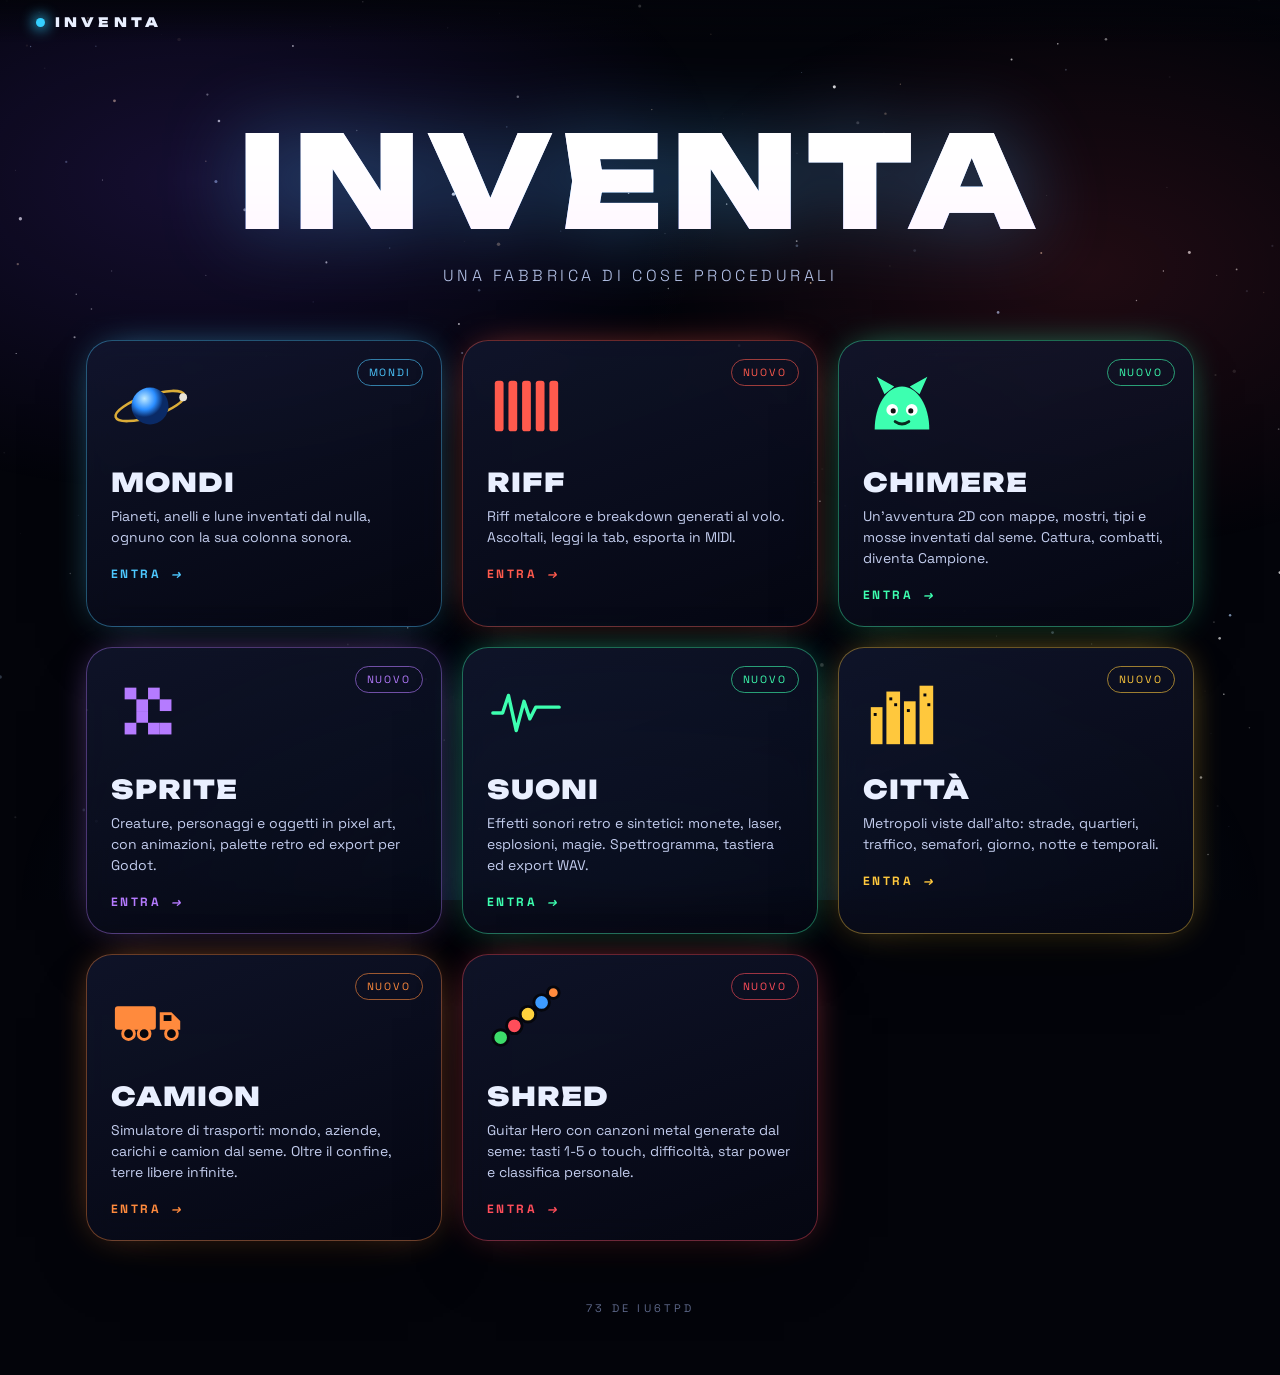
==== index.html @ 69873e82 "Aggiunge Shred: gioco ritmico alla Guitar Hero con canzoni metal procedurali Co-Authored-By: Claude " ====
<!doctype html>
<html lang="it">
<head>
<meta charset="utf-8">
<meta name="viewport" content="width=device-width,initial-scale=1,viewport-fit=cover">
<meta name="theme-color" content="#03040a">
<title>Inventa</title>
<meta name="description" content="Una fabbrica di cose procedurali.">
<link rel="icon" href="data:image/svg+xml,%3Csvg xmlns='http://www.w3.org/2000/svg' viewBox='0 0 64 64'%3E%3Ccircle cx='32' cy='32' r='20' fill='%2335d0ff'/%3E%3Cellipse cx='32' cy='32' rx='30' ry='9' fill='none' stroke='%23ffc83d' stroke-width='4' transform='rotate(-20 32 32)'/%3E%3C/svg%3E">
<link rel="preconnect" href="https://fonts.googleapis.com">
<link href="https://fonts.googleapis.com/css2?family=Space+Grotesk:wght@300;400;500;700&family=Unbounded:wght@300;600;900&display=swap" rel="stylesheet">
<link rel="stylesheet" href="shared.css">
<style>
body{min-height:100vh}
#sky{position:fixed;inset:0;width:100%;height:100%;z-index:0}
.neb{position:fixed;inset:0;z-index:0;pointer-events:none;background:
  radial-gradient(ellipse 60% 50% at 15% 20%,rgba(120,70,255,.16),transparent 70%),
  radial-gradient(ellipse 50% 45% at 85% 30%,rgba(255,70,90,.12),transparent 70%),
  radial-gradient(ellipse 70% 50% at 50% 100%,rgba(40,150,255,.14),transparent 70%)}
main{position:relative;z-index:2;max-width:1180px;margin:0 auto;padding:clamp(70px,13vh,130px) clamp(16px,3vw,36px) 60px;display:flex;flex-direction:column;align-items:center;text-align:center}
.logo{position:relative;font-family:var(--disp);font-weight:900;font-size:clamp(40px,11vw,128px);letter-spacing:.06em;line-height:1;background:linear-gradient(180deg,#fff 20%,#7fd8ff 60%,#b78bff);-webkit-background-clip:text;background-clip:text;color:transparent;filter:drop-shadow(0 0 40px rgba(80,180,255,.4))}
.logo::before,.logo::after{content:attr(data-t);position:absolute;inset:0;-webkit-background-clip:text;background-clip:text;color:transparent;mix-blend-mode:screen;pointer-events:none}
.logo::before{background-image:linear-gradient(#ff2d6f,#ff2d6f);animation:gl1 6s infinite steps(1)}
.logo::after{background-image:linear-gradient(#00e5ff,#00e5ff);animation:gl2 6s infinite steps(1)}
@keyframes gl1{0%,92%,100%{opacity:0}93%{opacity:.8;transform:translate(-7px,2px)}95%{opacity:.8;transform:translate(5px,-3px)}97%{opacity:0}}
@keyframes gl2{0%,91%,100%{opacity:0}92%{opacity:.8;transform:translate(7px,-2px)}96%{opacity:.8;transform:translate(-5px,3px)}98%{opacity:0}}
.tag{margin:20px 0 54px;font-size:clamp(12px,2vw,16px);color:#b9c5ea;letter-spacing:.22em;text-transform:uppercase;font-weight:300}
.grid{width:100%;display:grid;grid-template-columns:repeat(auto-fill,minmax(310px,1fr));gap:20px;perspective:1100px}
.card{--c:#35d0ff;--rx:0deg;--ry:0deg;--mx:50%;--my:50%;position:relative;display:block;text-align:left;text-decoration:none;color:inherit;padding:26px 24px 22px;min-height:230px;border-radius:26px;overflow:hidden;
  background:linear-gradient(160deg,rgba(20,26,52,.72),rgba(6,8,20,.82));backdrop-filter:blur(14px);-webkit-backdrop-filter:blur(14px);
  border:1px solid color-mix(in srgb,var(--c) 40%,transparent);
  box-shadow:0 30px 70px -34px #000,0 0 40px -18px var(--c);
  transform:rotateX(var(--rx)) rotateY(var(--ry));transition:transform .2s ease-out,box-shadow .3s,border-color .3s;
  opacity:0;animation:rise .9s cubic-bezier(.2,.9,.2,1) forwards;animation-delay:calc(var(--i)*90ms + 200ms)}
@keyframes rise{from{opacity:0;transform:translateY(34px) scale(.96)}to{opacity:1}}
.card::before{content:"";position:absolute;inset:0;pointer-events:none;background:radial-gradient(420px circle at var(--mx) var(--my),color-mix(in srgb,var(--c) 28%,transparent),transparent 55%);opacity:0;transition:opacity .3s}
.card:hover::before{opacity:1}
.card:hover{border-color:var(--c);box-shadow:0 30px 80px -30px #000,0 0 60px -10px var(--c)}
.card .ic{width:78px;height:78px;margin-bottom:16px}
.card h2{font-family:var(--disp);font-weight:900;font-size:26px;letter-spacing:.04em}
.card p{margin-top:8px;font-size:14px;line-height:1.5;color:#c3cdee}
.meta{position:absolute;right:18px;top:18px;font-size:10.5px;letter-spacing:.18em;text-transform:uppercase;padding:6px 11px;border-radius:99px;border:1px solid color-mix(in srgb,var(--c) 60%,transparent);color:var(--c)}
.go{margin-top:18px;display:inline-flex;align-items:center;gap:10px;font-size:12px;letter-spacing:.2em;text-transform:uppercase;color:var(--c);font-weight:700}
.go i{display:inline-block;transition:transform .3s}
.card:hover .go i{transform:translateX(6px)}
.card.soon{cursor:default;filter:saturate(.35);min-height:190px}
.card.soon .meta{color:var(--dim);border-color:var(--line)}
.card.soon:hover{border-color:color-mix(in srgb,var(--c) 40%,transparent);box-shadow:0 30px 70px -34px #000}
.card.soon::before{display:none}
.card.soon .ic{opacity:.55}
footer{margin-top:60px;font-size:11px;letter-spacing:.3em;text-transform:uppercase;color:#5f6a8c}
/* icone animate */
@keyframes spin{to{transform:rotate(360deg)}}
.orbit{transform-origin:40px 40px;animation:spin 9s linear infinite}
@keyframes eq{0%,100%{transform:scaleY(.25)}50%{transform:scaleY(1)}}
.eqb{transform-box:fill-box;transform-origin:50% 100%;animation:eq 1s ease-in-out infinite}
@media (prefers-reduced-motion:reduce){.card,.orbit,.eqb,.logo::before,.logo::after{animation:none;opacity:1}}
</style>
</head>
<body>
<canvas id="sky"></canvas><div class="neb"></div>
<div class="top"><a class="brand" href="index.html"><i></i>INVENTA</a><div class="tools"></div></div>
<div id="toast"></div>

<main>
  <div class="logo" data-t="INVENTA">INVENTA</div>
  <div class="tag">Una fabbrica di cose procedurali</div>

  <div class="grid">
    <a class="card" style="--c:#4dc8ff;--i:0" href="planets.html">
      <span class="meta" id="mWorlds">Mondi</span>
      <svg class="ic" viewBox="0 0 80 80"><defs><radialGradient id="pg" cx="35%" cy="30%"><stop offset="0" stop-color="#bfeaff"/><stop offset=".6" stop-color="#2a8dff"/><stop offset="1" stop-color="#0a2a66"/></radialGradient></defs>
        <g class="orbit"><ellipse cx="40" cy="40" rx="37" ry="11" fill="none" stroke="#ffc83d" stroke-width="2.6" opacity=".85" transform="rotate(-18 40 40)"/><circle cx="74" cy="31" r="4" fill="#e8e3da"/></g>
        <circle cx="40" cy="40" r="19" fill="url(#pg)"/></svg>
      <h2>MONDI</h2>
      <p>Pianeti, anelli e lune inventati dal nulla, ognuno con la sua colonna sonora.</p>
      <span class="go">Entra <i>→</i></span>
    </a>

    <a class="card" style="--c:#ff5a4d;--i:1" href="riff.html">
      <span class="meta">Nuovo</span>
      <svg class="ic" viewBox="0 0 80 80" fill="#ff5a4d">
        <rect class="eqb" x="8" y="14" width="9" height="52" rx="3" style="animation-delay:-.1s"/><rect class="eqb" x="22" y="14" width="9" height="52" rx="3" style="animation-delay:-.45s"/>
        <rect class="eqb" x="36" y="14" width="9" height="52" rx="3" style="animation-delay:-.75s"/><rect class="eqb" x="50" y="14" width="9" height="52" rx="3" style="animation-delay:-.25s"/>
        <rect class="eqb" x="64" y="14" width="9" height="52" rx="3" style="animation-delay:-.6s"/></svg>
      <h2>RIFF</h2>
      <p>Riff metalcore e breakdown generati al volo. Ascoltali, leggi la tab, esporta in MIDI.</p>
      <span class="go">Entra <i>→</i></span>
    </a>

    <a class="card" style="--c:#3dffb0;--i:2" href="chimere.html">
      <span class="meta">Nuovo</span>
      <svg class="ic" viewBox="0 0 80 80"><path d="M12 64c0-24 12-44 28-44s28 20 28 44z" fill="#3dffb0"/><path d="M22 28 14 10l18 10zM58 28l8-18-18 10z" fill="#3dffb0"/><circle cx="30" cy="44" r="6" fill="#fff"/><circle cx="50" cy="44" r="6" fill="#fff"/><circle cx="31" cy="45" r="2.6" fill="#111"/><circle cx="49" cy="45" r="2.6" fill="#111"/><path d="M33 56q7 5 14 0" stroke="#0a2a1f" stroke-width="3" fill="none" stroke-linecap="round"/></svg>
      <h2>CHIMERE</h2>
      <p>Un'avventura 2D con mappe, mostri, tipi e mosse inventati dal seme. Cattura, combatti, diventa Campione.</p>
      <span class="go">Entra <i>→</i></span>
    </a>

    <a class="card" style="--c:#b57bff;--i:3" href="sprite.html">
      <span class="meta">Nuovo</span>
      <svg class="ic" viewBox="0 0 80 80"><g fill="#b57bff"><rect x="14" y="14" width="12" height="12"/><rect x="26" y="26" width="12" height="12"/><rect x="38" y="14" width="12" height="12"/><rect x="50" y="26" width="12" height="12"/><rect x="26" y="38" width="12" height="12"/><rect x="38" y="50" width="12" height="12"/><rect x="14" y="50" width="12" height="12"/><rect x="50" y="50" width="12" height="12"/></g></svg>
      <h2>SPRITE</h2>
      <p>Creature, personaggi e oggetti in pixel art, con animazioni, palette retro ed export per Godot.</p>
      <span class="go">Entra <i>→</i></span>
    </a>

    <a class="card" style="--c:#3dffb0;--i:4" href="suoni.html">
      <span class="meta">Nuovo</span>
      <svg class="ic" viewBox="0 0 80 80"><path d="M6 40h10l6-18 8 36 8-30 6 18 6-12h24" fill="none" stroke="#3dffb0" stroke-width="3.5" stroke-linecap="round" stroke-linejoin="round"/></svg>
      <h2>SUONI</h2>
      <p>Effetti sonori retro e sintetici: monete, laser, esplosioni, magie. Spettrogramma, tastiera ed export WAV.</p>
      <span class="go">Entra <i>→</i></span>
    </a>

    <a class="card" style="--c:#ffc83d;--i:5" href="citta.html">
      <span class="meta">Nuovo</span>
      <svg class="ic" viewBox="0 0 80 80" fill="#ffc83d"><rect x="8" y="34" width="12" height="38"/><rect x="24" y="18" width="14" height="54"/><rect x="42" y="28" width="12" height="44"/><rect x="58" y="12" width="14" height="60"/><g fill="#05060d"><rect x="11" y="40" width="3" height="3"/><rect x="27" y="24" width="3" height="3"/><rect x="32" y="30" width="3" height="3"/><rect x="45" y="36" width="3" height="3"/><rect x="62" y="20" width="3" height="3"/><rect x="66" y="30" width="3" height="3"/></g></svg>
      <h2>CITTÀ</h2>
      <p>Metropoli viste dall'alto: strade, quartieri, traffico, semafori, giorno, notte e temporali.</p>
      <span class="go">Entra <i>→</i></span>
    </a>
    <a class="card" style="--c:#ff8a3d;--i:6" href="camion.html">
      <span class="meta">Nuovo</span>
      <svg class="ic" viewBox="0 0 80 80"><g fill="#ff8a3d"><rect x="4" y="26" width="42" height="24" rx="3"/><path d="M50 32h12l9 9v9H50z"/></g><rect x="54" y="35" width="8" height="6" fill="#05060d"/><g fill="#05060d" stroke="#ff8a3d" stroke-width="3"><circle cx="18" cy="54" r="6"/><circle cx="34" cy="54" r="6"/><circle cx="62" cy="54" r="6"/></g></svg>
      <h2>CAMION</h2>
      <p>Simulatore di trasporti: mondo, aziende, carichi e camion dal seme. Oltre il confine, terre libere infinite.</p>
      <span class="go">Entra <i>→</i></span>
    </a>
    <a class="card" style="--c:#ff4d5a;--i:7" href="shred.html">
      <span class="meta">Nuovo</span>
      <svg class="ic" viewBox="0 0 80 80"><g stroke="#05060d" stroke-width="3"><circle cx="14" cy="58" r="8" fill="#3ddc6a"/><circle cx="28" cy="46" r="8" fill="#ff4d5a"/><circle cx="42" cy="34" r="8" fill="#ffd23d"/><circle cx="56" cy="22" r="8" fill="#3d9bff"/><circle cx="68" cy="12" r="6" fill="#ff8a3d"/></g></svg>
      <h2>SHRED</h2>
      <p>Guitar Hero con canzoni metal generate dal seme: tasti 1-5 o touch, difficoltà, star power e classifica personale.</p>
      <span class="go">Entra <i>→</i></span>
    </a>
  </div>

  <footer>73 de IU6TPD</footer>
</main>

<script>
(()=>{
// vecchi link a un mondo: #SEME
const h=location.hash.replace('#','');
if(/^[A-Za-z0-9]{4,8}$/.test(h)){location.replace('planets.html#'+h.toUpperCase());return;}

// contatore mondi
try{const a=JSON.parse(localStorage.getItem('inventa.archive')||'[]');if(a.length)document.getElementById('mWorlds').textContent=a.length+(a.length===1?' mondo':' mondi');}catch(e){}

// tilt carte
document.querySelectorAll('.card:not(.soon)').forEach(c=>{
  c.addEventListener('pointermove',e=>{
    const r=c.getBoundingClientRect(),x=(e.clientX-r.left)/r.width,y=(e.clientY-r.top)/r.height;
    c.style.setProperty('--ry',((x-.5)*10)+'deg');c.style.setProperty('--rx',((.5-y)*8)+'deg');
    c.style.setProperty('--mx',(x*100)+'%');c.style.setProperty('--my',(y*100)+'%');
  });
  c.addEventListener('pointerleave',()=>{c.style.setProperty('--ry','0deg');c.style.setProperty('--rx','0deg');});
});

// cielo
const cv=document.getElementById('sky'),g=cv.getContext('2d');
let W,H,dpr,stars=[],mx=0,my=0,tx=0,ty=0,shoot=null;
function size(){
  dpr=Math.min(devicePixelRatio||1,2);W=innerWidth;H=innerHeight;cv.width=W*dpr;cv.height=H*dpr;g.setTransform(dpr,0,0,dpr,0,0);
  stars=[];const n=Math.floor(W*H/5200);
  for(let i=0;i<n;i++)stars.push({x:Math.random()*W,y:Math.random()*H,z:Math.random(),p:Math.random()*6.28,s:.4+Math.random()*1.3,h:Math.random()});
}
addEventListener('resize',size);size();
addEventListener('pointermove',e=>{tx=(e.clientX/W-.5);ty=(e.clientY/H-.5);});
function frame(t){
  requestAnimationFrame(frame);
  mx+=(tx-mx)*.05;my+=(ty-my)*.05;
  g.clearRect(0,0,W,H);
  for(const s of stars){
    const px=s.x-mx*40*s.z,py=s.y-my*40*s.z;
    const tw=.55+.45*Math.sin(t*.0014*(1+s.z*2)+s.p);
    g.globalAlpha=(.25+.7*s.z)*tw;
    g.fillStyle=s.h<.2?'#ffd9b0':s.h>.8?'#b6d4ff':'#ffffff';
    g.beginPath();g.arc(((px%W)+W)%W,((py%H)+H)%H,s.s*(.5+s.z*.7),0,6.283);g.fill();
  }
  g.globalAlpha=1;
  if(!shoot&&Math.random()<.004){shoot={x:Math.random()*W,y:Math.random()*H*.5,vx:7+Math.random()*6,vy:3+Math.random()*3,l:0};}
  if(shoot){
    shoot.x+=shoot.vx;shoot.y+=shoot.vy;shoot.l++;
    const gr=g.createLinearGradient(shoot.x,shoot.y,shoot.x-shoot.vx*9,shoot.y-shoot.vy*9);
    gr.addColorStop(0,'rgba(255,255,255,.95)');gr.addColorStop(1,'rgba(255,255,255,0)');
    g.strokeStyle=gr;g.lineWidth=1.8;g.beginPath();g.moveTo(shoot.x,shoot.y);g.lineTo(shoot.x-shoot.vx*9,shoot.y-shoot.vy*9);g.stroke();
    if(shoot.l>70||shoot.x>W+50||shoot.y>H+50)shoot=null;
  }
}
requestAnimationFrame(frame);
})();
</script>
</body>
</html>
---- shared.css ----
/* Inventa · stile condiviso (hub + strumenti) */
:root{
  --bg:#03040a; --ink:#e9efff; --dim:#8f9bbd; --ac:#35d0ff;
  --glass:rgba(14,18,36,.62); --line:rgba(255,255,255,.12);
  --disp:'Unbounded','Space Grotesk',system-ui,sans-serif;
  --body:'Space Grotesk',system-ui,-apple-system,'Segoe UI',sans-serif;
}
*{box-sizing:border-box;margin:0;padding:0;-webkit-tap-highlight-color:transparent}
html{background:var(--bg)}
body{min-height:100%;background:var(--bg);color:var(--ink);font-family:var(--body);overflow-x:hidden}
button{font:inherit;color:inherit;background:none;border:0;cursor:pointer}
a{color:inherit}
.top{position:fixed;left:0;right:0;top:0;z-index:10;display:flex;justify-content:space-between;align-items:center;padding:max(14px,env(safe-area-inset-top)) clamp(14px,3vw,36px) 12px;background:linear-gradient(180deg,rgba(3,4,10,.85),transparent)}
.brand{font-family:var(--disp);font-weight:900;letter-spacing:.32em;font-size:13px;display:flex;gap:10px;align-items:center;text-decoration:none;color:var(--ink)}
.brand i{width:9px;height:9px;border-radius:50%;background:var(--ac);box-shadow:0 0 14px 2px var(--ac);display:inline-block;animation:beat 1.6s infinite}
.brand .crumb{color:var(--dim);font-weight:300;letter-spacing:.2em}
@keyframes beat{50%{transform:scale(.55);opacity:.5}}
.tools{display:flex;gap:8px;flex-wrap:wrap;justify-content:flex-end}
.pill{font-size:12px;letter-spacing:.08em;text-transform:uppercase;padding:9px 14px;border-radius:99px;background:var(--glass);border:1px solid var(--line);backdrop-filter:blur(10px);-webkit-backdrop-filter:blur(10px);transition:.25s;white-space:nowrap;text-decoration:none;display:inline-block}
.pill:hover{border-color:var(--ac);box-shadow:0 0 18px -4px var(--ac);transform:translateY(-1px)}
.pill b{color:var(--ac);font-weight:700}
.pill.off{opacity:.5}
.btn{font-family:var(--disp);font-weight:600;font-size:12px;letter-spacing:.18em;text-transform:uppercase;padding:14px 22px;border-radius:99px;color:#04060f;background:var(--ac);box-shadow:0 8px 40px -10px var(--ac);transition:transform .2s,box-shadow .3s,filter .2s}
.btn:hover{transform:translateY(-2px);filter:brightness(1.12)}
.btn:active{transform:scale(.97)}
.btn.ghost{color:var(--ink);background:rgba(255,255,255,.06);border:1px solid var(--line);box-shadow:none}
.btn.ghost:hover{border-color:var(--ac);box-shadow:0 0 22px -8px var(--ac)}
#toast{position:fixed;left:50%;top:max(70px,env(safe-area-inset-top));transform:translate(-50%,-20px);opacity:0;z-index:30;padding:11px 20px;border-radius:99px;background:rgba(10,14,30,.88);border:1px solid var(--ac);backdrop-filter:blur(10px);font-size:13px;letter-spacing:.06em;transition:.45s;pointer-events:none;box-shadow:0 0 30px -6px var(--ac);white-space:nowrap;max-width:92vw;overflow:hidden;text-overflow:ellipsis}
#toast.show{opacity:1;transform:translate(-50%,0)}
@media (max-width:640px){.pill{padding:8px 11px;font-size:11px}.brand{font-size:11px}}
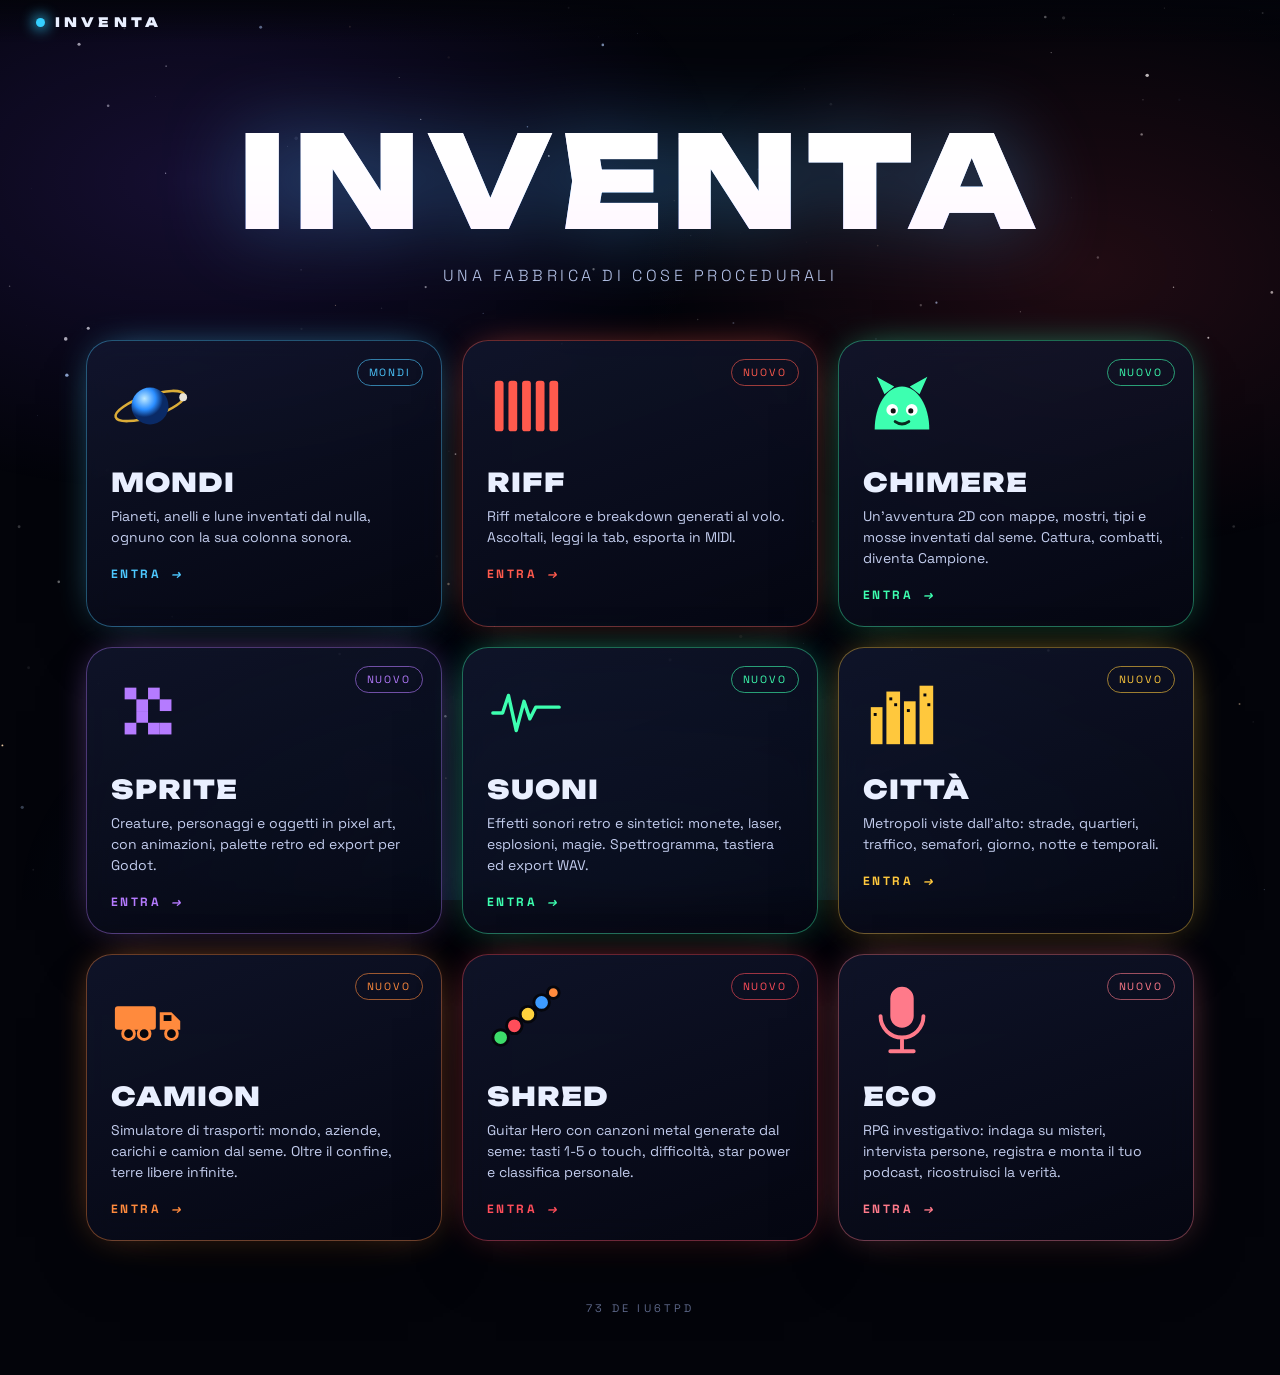
==== commit 89a53700: "Aggiunge Eco: RPG investigativo procedurale con podcast, interviste, archivi, DAW e host Co-Authored" ====
--- a/index.html
+++ b/index.html
@@ -133,6 +133,13 @@
       <p>Guitar Hero con canzoni metal generate dal seme: tasti 1-5 o touch, difficoltà, star power e classifica personale.</p>
       <span class="go">Entra <i>→</i></span>
     </a>
+    <a class="card" style="--c:#ff7a8a;--i:8" href="eco.html">
+      <span class="meta">Nuovo</span>
+      <svg class="ic" viewBox="0 0 80 80"><g fill="none" stroke="#ff7a8a" stroke-width="4" stroke-linecap="round"><rect x="30" y="8" width="20" height="38" rx="10" fill="#ff7a8a"/><path d="M18 36a22 22 0 0 0 44 0M40 58v14M28 72h24"/></g></svg>
+      <h2>ECO</h2>
+      <p>RPG investigativo: indaga su misteri, intervista persone, registra e monta il tuo podcast, ricostruisci la verità.</p>
+      <span class="go">Entra <i>→</i></span>
+    </a>
   </div>
 
   <footer>73 de IU6TPD</footer>
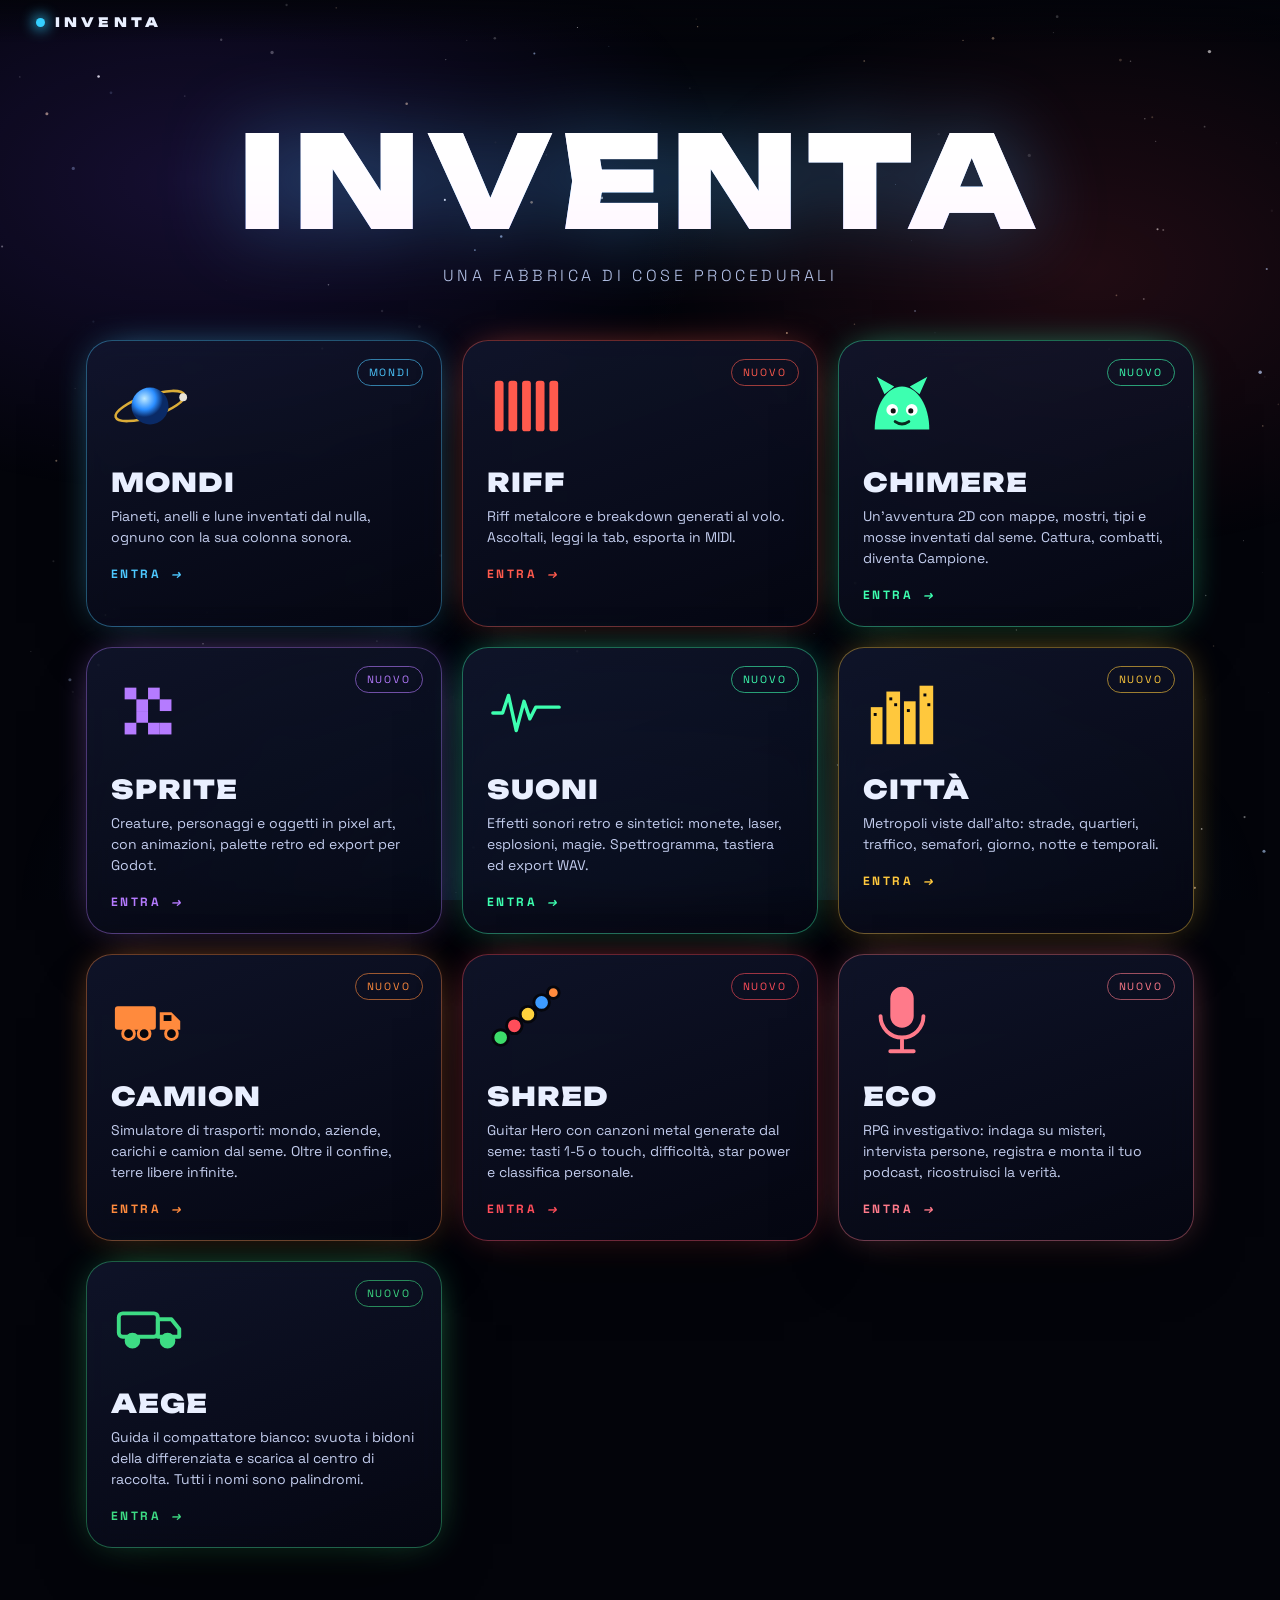
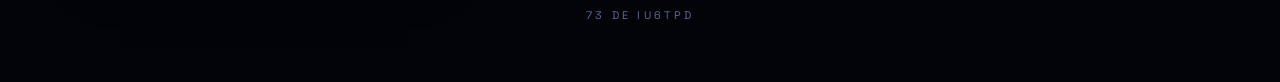
==== commit fedf2d28: "AEGE: gioco di raccolta rifiuti con compattatore, nomi palindromi, scelta della raccolta Co-Authored" ====
--- a/index.html
+++ b/index.html
@@ -140,6 +140,13 @@
       <p>RPG investigativo: indaga su misteri, intervista persone, registra e monta il tuo podcast, ricostruisci la verità.</p>
       <span class="go">Entra <i>→</i></span>
     </a>
+    <a class="card" style="--c:#3ddc84;--i:9" href="aege.html">
+      <span class="meta">Nuovo</span>
+      <svg class="ic" viewBox="0 0 80 80"><g fill="none" stroke="#3ddc84" stroke-width="4" stroke-linecap="round" stroke-linejoin="round"><rect x="8" y="26" width="40" height="24" rx="4"/><path d="M48 32h14l8 10v8H48z"/><circle cx="22" cy="54" r="6" fill="#3ddc84"/><circle cx="58" cy="54" r="6" fill="#3ddc84"/></g></svg>
+      <h2>AEGE</h2>
+      <p>Guida il compattatore bianco: svuota i bidoni della differenziata e scarica al centro di raccolta. Tutti i nomi sono palindromi.</p>
+      <span class="go">Entra <i>→</i></span>
+    </a>
   </div>
 
   <footer>73 de IU6TPD</footer>
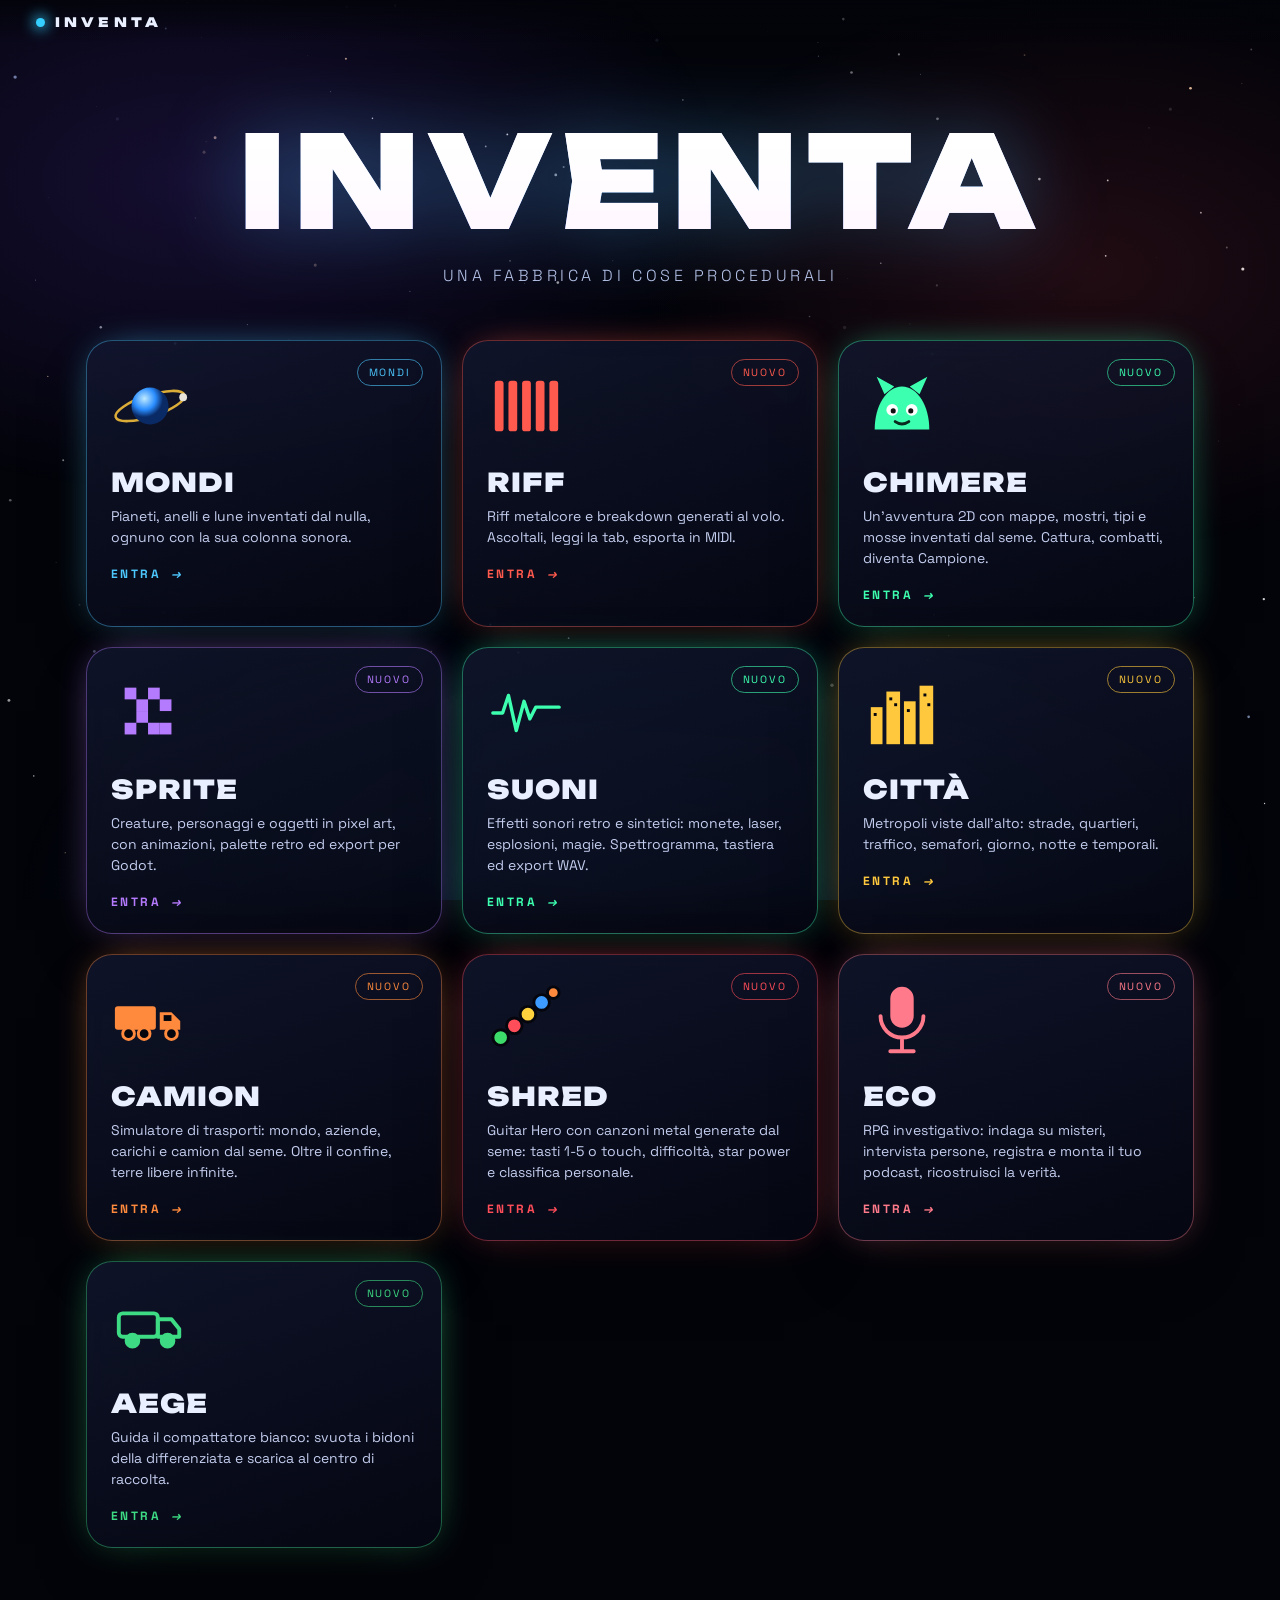
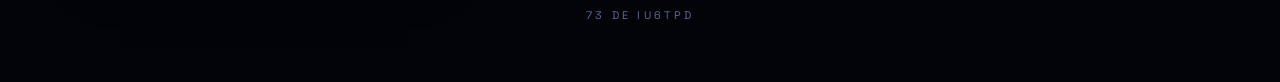
==== commit 03ff7cdf: "AEGE: i palindromi restano un easter egg, tolti dai testi Co-Authored-By: Claude Sonnet 5.5 <noreply" ====
--- a/index.html
+++ b/index.html
@@ -144,7 +144,7 @@
       <span class="meta">Nuovo</span>
       <svg class="ic" viewBox="0 0 80 80"><g fill="none" stroke="#3ddc84" stroke-width="4" stroke-linecap="round" stroke-linejoin="round"><rect x="8" y="26" width="40" height="24" rx="4"/><path d="M48 32h14l8 10v8H48z"/><circle cx="22" cy="54" r="6" fill="#3ddc84"/><circle cx="58" cy="54" r="6" fill="#3ddc84"/></g></svg>
       <h2>AEGE</h2>
-      <p>Guida il compattatore bianco: svuota i bidoni della differenziata e scarica al centro di raccolta. Tutti i nomi sono palindromi.</p>
+      <p>Guida il compattatore bianco: svuota i bidoni della differenziata e scarica al centro di raccolta.</p>
       <span class="go">Entra <i>→</i></span>
     </a>
   </div>
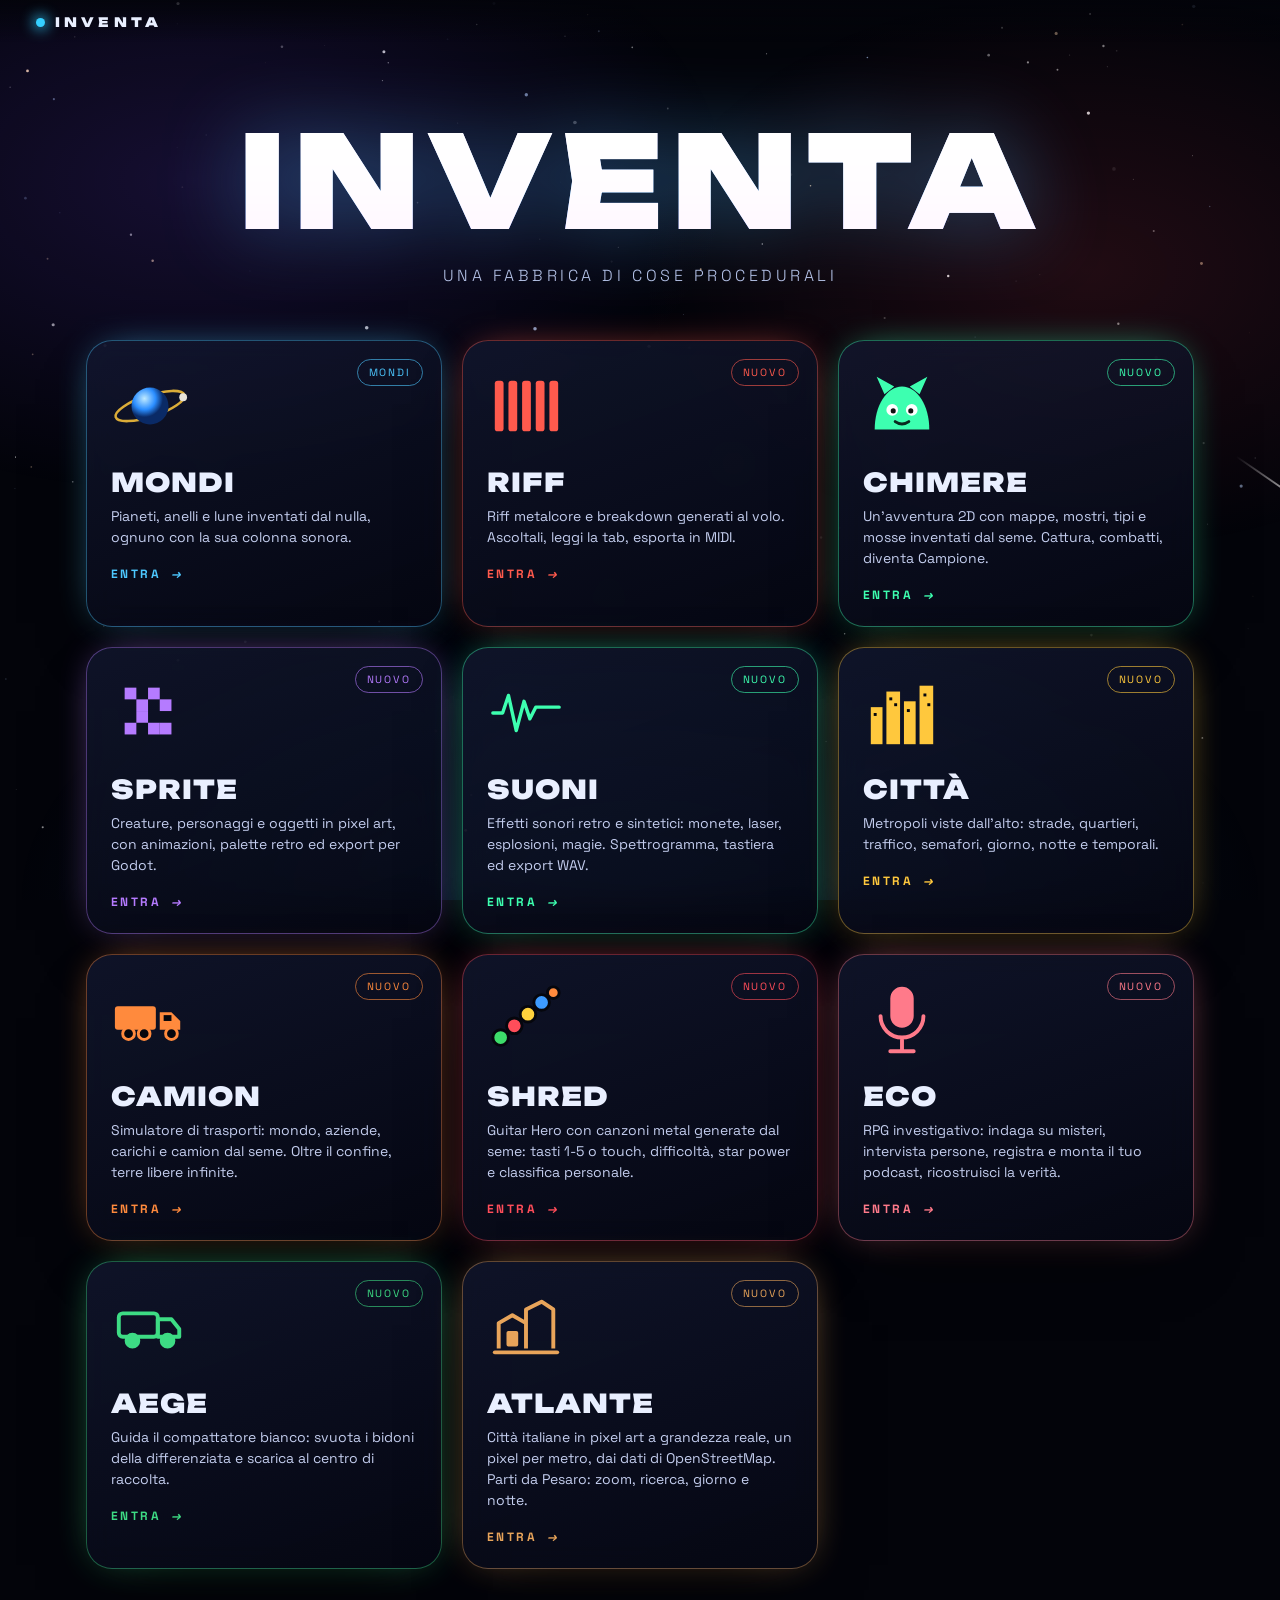
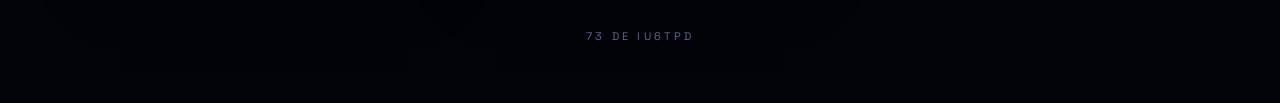
==== commit 8918c2c1: "Atlante: Pesaro in pixel art a 1 px/m da dati OpenStreetMap, con generatore, ricerca, giorno/notte C" ====
--- a/index.html
+++ b/index.html
@@ -147,6 +147,13 @@
       <p>Guida il compattatore bianco: svuota i bidoni della differenziata e scarica al centro di raccolta.</p>
       <span class="go">Entra <i>→</i></span>
     </a>
+    <a class="card" style="--c:#e8a45a;--i:10" href="atlante.html">
+      <span class="meta">Nuovo</span>
+      <svg class="ic" viewBox="0 0 80 80"><g fill="none" stroke="#e8a45a" stroke-width="4" stroke-linejoin="round"><path d="M12 62V36l14-8 14 8v26M40 62V22l16-8 12 8v40"/><path d="M8 66h64" stroke-linecap="round"/><rect x="22" y="46" width="8" height="12" fill="#e8a45a"/></g></svg>
+      <h2>ATLANTE</h2>
+      <p>Città italiane in pixel art a grandezza reale, un pixel per metro, dai dati di OpenStreetMap. Parti da Pesaro: zoom, ricerca, giorno e notte.</p>
+      <span class="go">Entra <i>→</i></span>
+    </a>
   </div>
 
   <footer>73 de IU6TPD</footer>
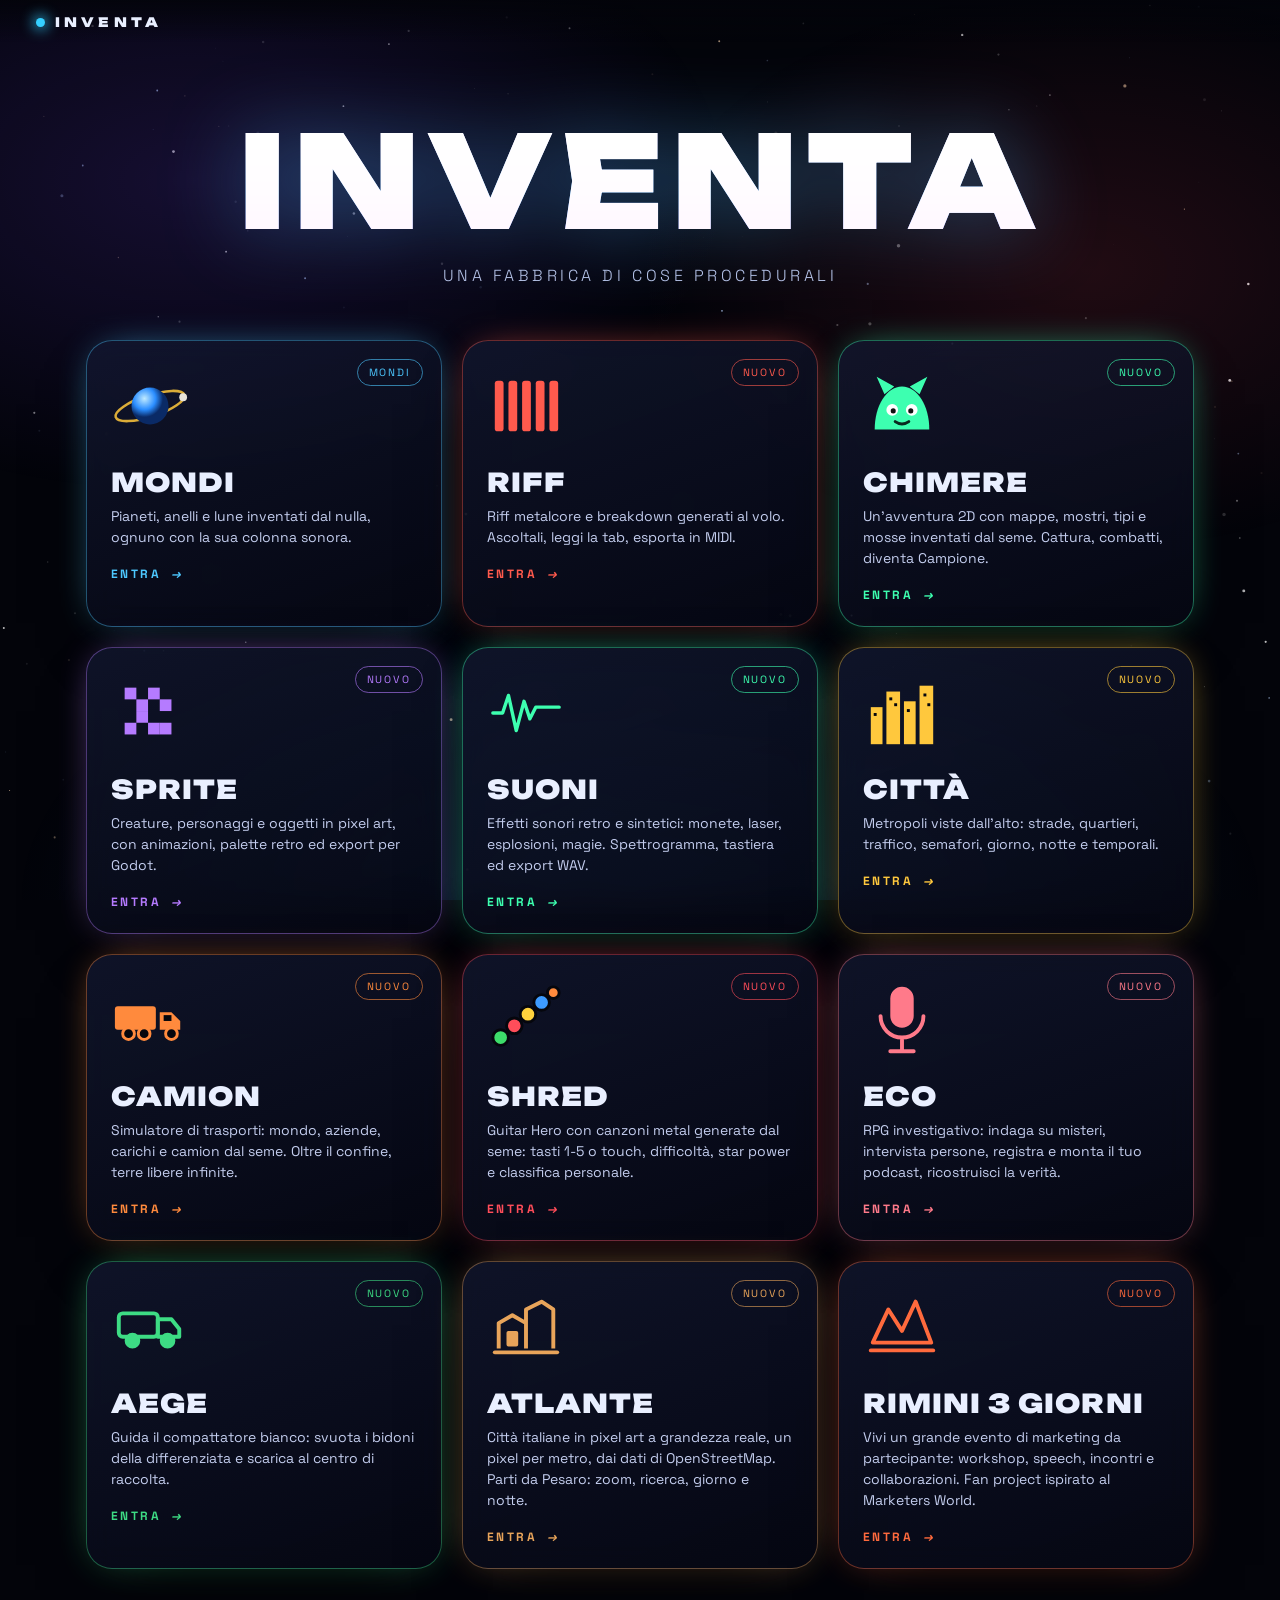
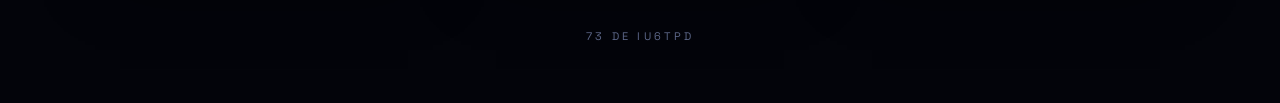
==== commit 6717c072: "Rimini 3 giorni: simulatore del partecipante a un grande evento di marketing Co-Authored-By: Claude " ====
--- a/index.html
+++ b/index.html
@@ -154,6 +154,13 @@
       <p>Città italiane in pixel art a grandezza reale, un pixel per metro, dai dati di OpenStreetMap. Parti da Pesaro: zoom, ricerca, giorno e notte.</p>
       <span class="go">Entra <i>→</i></span>
     </a>
+    <a class="card" style="--c:#ff6a3d;--i:11" href="marketers.html">
+      <span class="meta">Nuovo</span>
+      <svg class="ic" viewBox="0 0 80 80"><g fill="none" stroke="#ff6a3d" stroke-width="4" stroke-linejoin="round" stroke-linecap="round"><path d="M10 56 L26 22 L40 44 L54 14 L70 56z"/><path d="M8 64h64"/></g></svg>
+      <h2>RIMINI 3 GIORNI</h2>
+      <p>Vivi un grande evento di marketing da partecipante: workshop, speech, incontri e collaborazioni. Fan project ispirato al Marketers World.</p>
+      <span class="go">Entra <i>→</i></span>
+    </a>
   </div>
 
   <footer>73 de IU6TPD</footer>
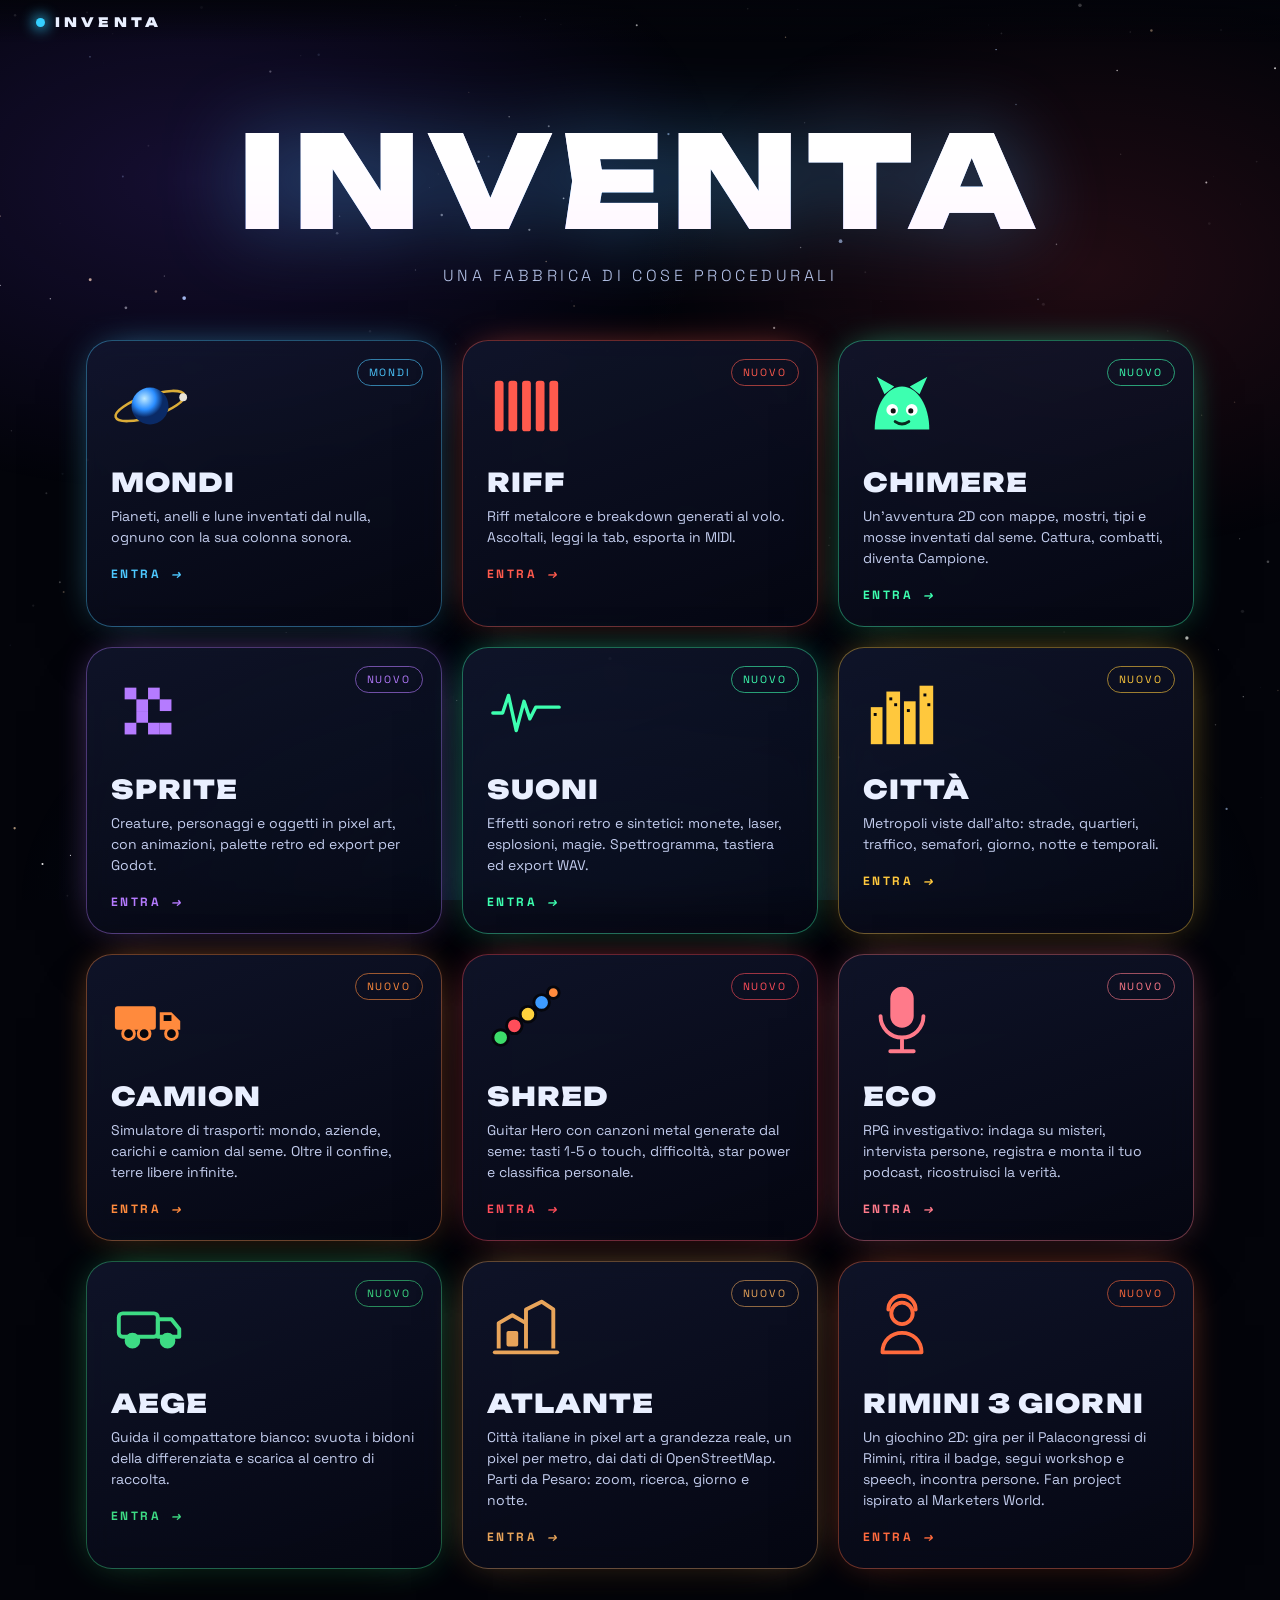
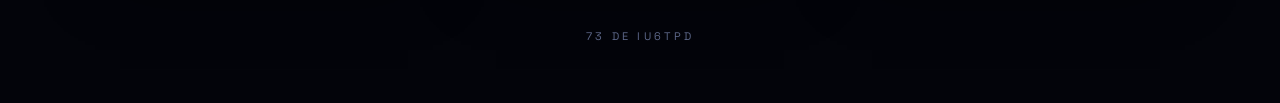
==== commit b8e8910f: "Rimini 3 giorni: giochino 2D nel Palacongressi (sostituisce il simulatore a menu) Co-Authored-By: Cl" ====
--- a/index.html
+++ b/index.html
@@ -154,11 +154,11 @@
       <p>Città italiane in pixel art a grandezza reale, un pixel per metro, dai dati di OpenStreetMap. Parti da Pesaro: zoom, ricerca, giorno e notte.</p>
       <span class="go">Entra <i>→</i></span>
     </a>
-    <a class="card" style="--c:#ff6a3d;--i:11" href="marketers.html">
-      <span class="meta">Nuovo</span>
-      <svg class="ic" viewBox="0 0 80 80"><g fill="none" stroke="#ff6a3d" stroke-width="4" stroke-linejoin="round" stroke-linecap="round"><path d="M10 56 L26 22 L40 44 L54 14 L70 56z"/><path d="M8 64h64"/></g></svg>
+    <a class="card" style="--c:#ff6a3d;--i:11" href="rimini.html">
+      <span class="meta">Nuovo</span>
+      <svg class="ic" viewBox="0 0 80 80"><g fill="none" stroke="#ff6a3d" stroke-width="4" stroke-linejoin="round" stroke-linecap="round"><circle cx="40" cy="26" r="11"/><path d="M20 66c0-12 9-20 20-20s20 8 20 20z"/><path d="M26 22a14 14 0 0 1 28 0"/></g></svg>
       <h2>RIMINI 3 GIORNI</h2>
-      <p>Vivi un grande evento di marketing da partecipante: workshop, speech, incontri e collaborazioni. Fan project ispirato al Marketers World.</p>
+      <p>Un giochino 2D: gira per il Palacongressi di Rimini, ritira il badge, segui workshop e speech, incontra persone. Fan project ispirato al Marketers World.</p>
       <span class="go">Entra <i>→</i></span>
     </a>
   </div>
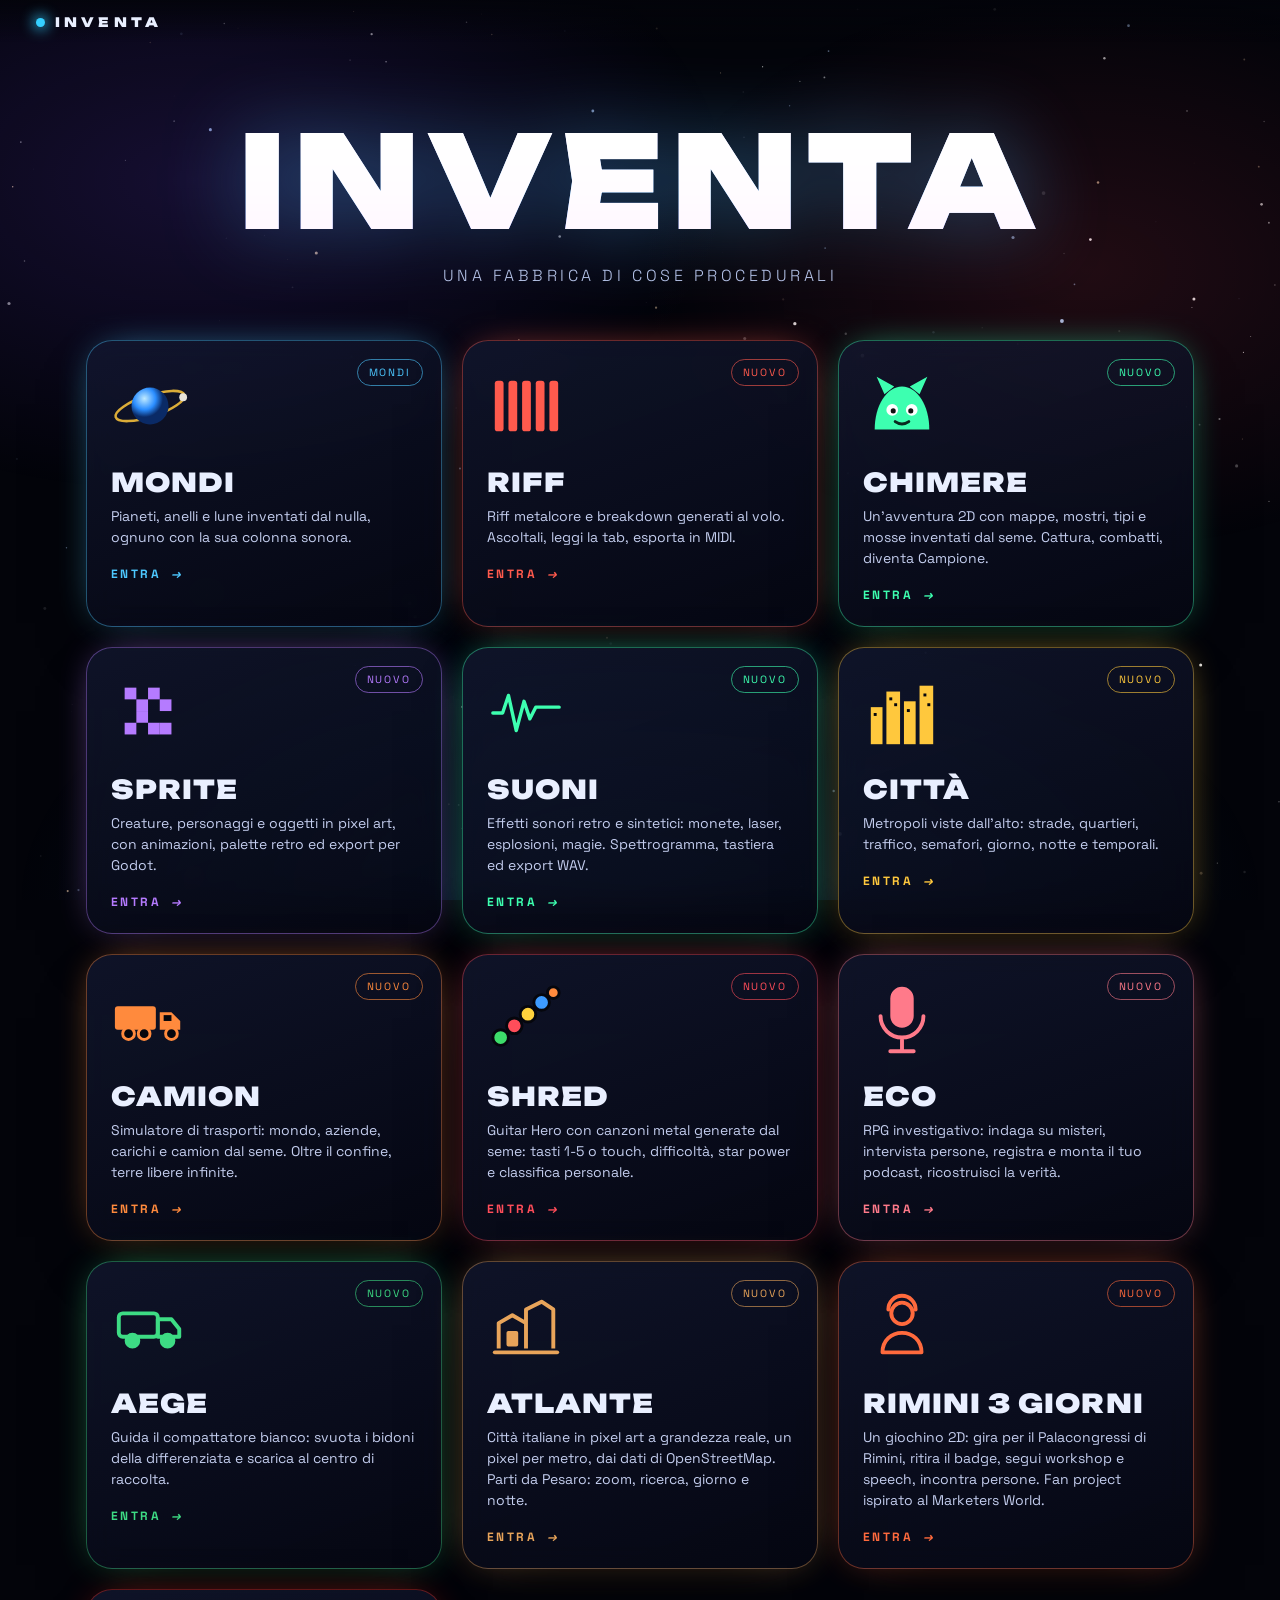
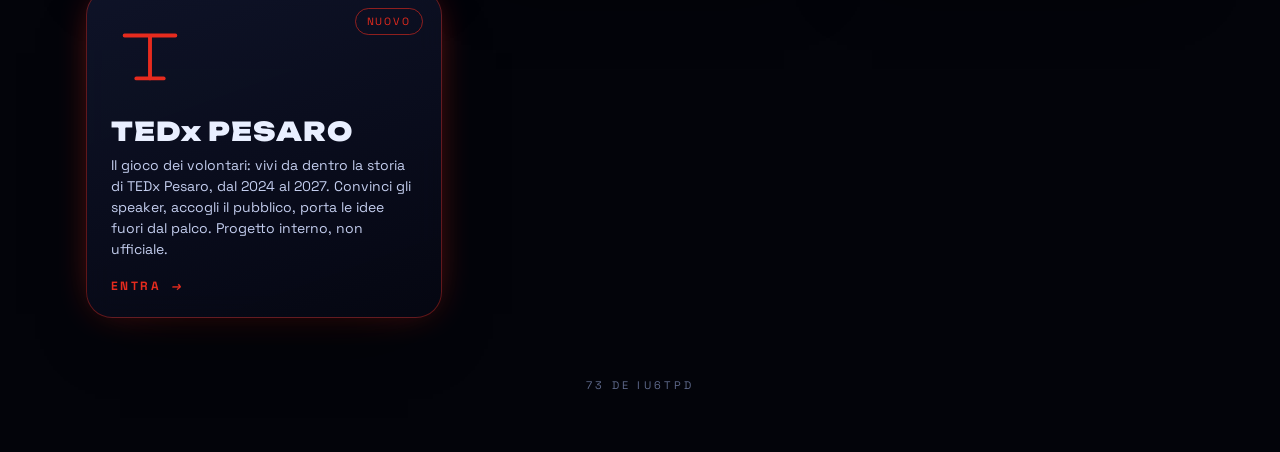
==== commit f68c5a54: "Hub: card del gioco TEDx Pesaro Co-Authored-By: Claude Sonnet 5.5 <noreply@anthropic.com> Claude-Ses" ====
--- a/index.html
+++ b/index.html
@@ -161,6 +161,13 @@
       <p>Un giochino 2D: gira per il Palacongressi di Rimini, ritira il badge, segui workshop e speech, incontra persone. Fan project ispirato al Marketers World.</p>
       <span class="go">Entra <i>→</i></span>
     </a>
+    <a class="card" style="--c:#e62b1e;--i:12" href="tedx.html">
+      <span class="meta">Nuovo</span>
+      <svg class="ic" viewBox="0 0 80 80"><g fill="none" stroke="#e62b1e" stroke-width="4" stroke-linejoin="round" stroke-linecap="round"><path d="M14 20h52M40 20v44"/><path d="M26 64h28"/></g></svg>
+      <h2>TEDx PESARO</h2>
+      <p>Il gioco dei volontari: vivi da dentro la storia di TEDx Pesaro, dal 2024 al 2027. Convinci gli speaker, accogli il pubblico, porta le idee fuori dal palco. Progetto interno, non ufficiale.</p>
+      <span class="go">Entra <i>→</i></span>
+    </a>
   </div>
 
   <footer>73 de IU6TPD</footer>
